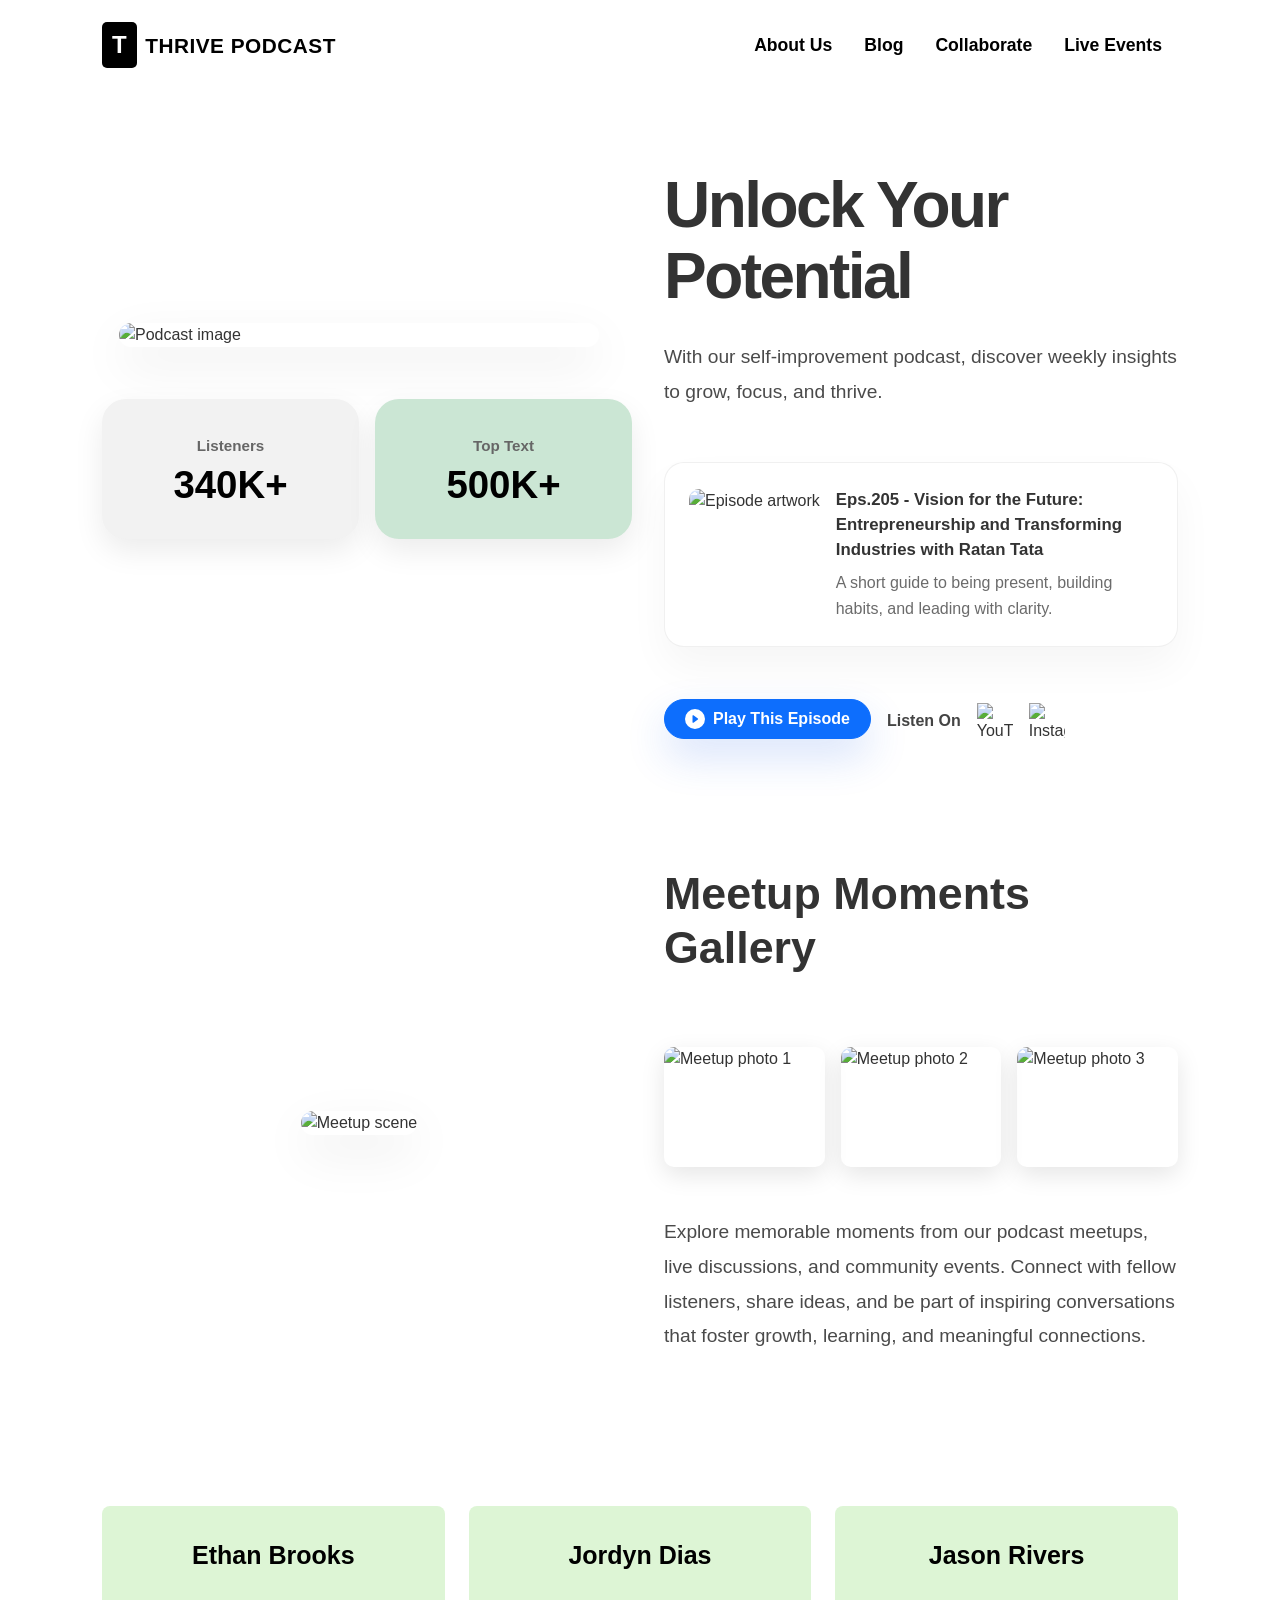
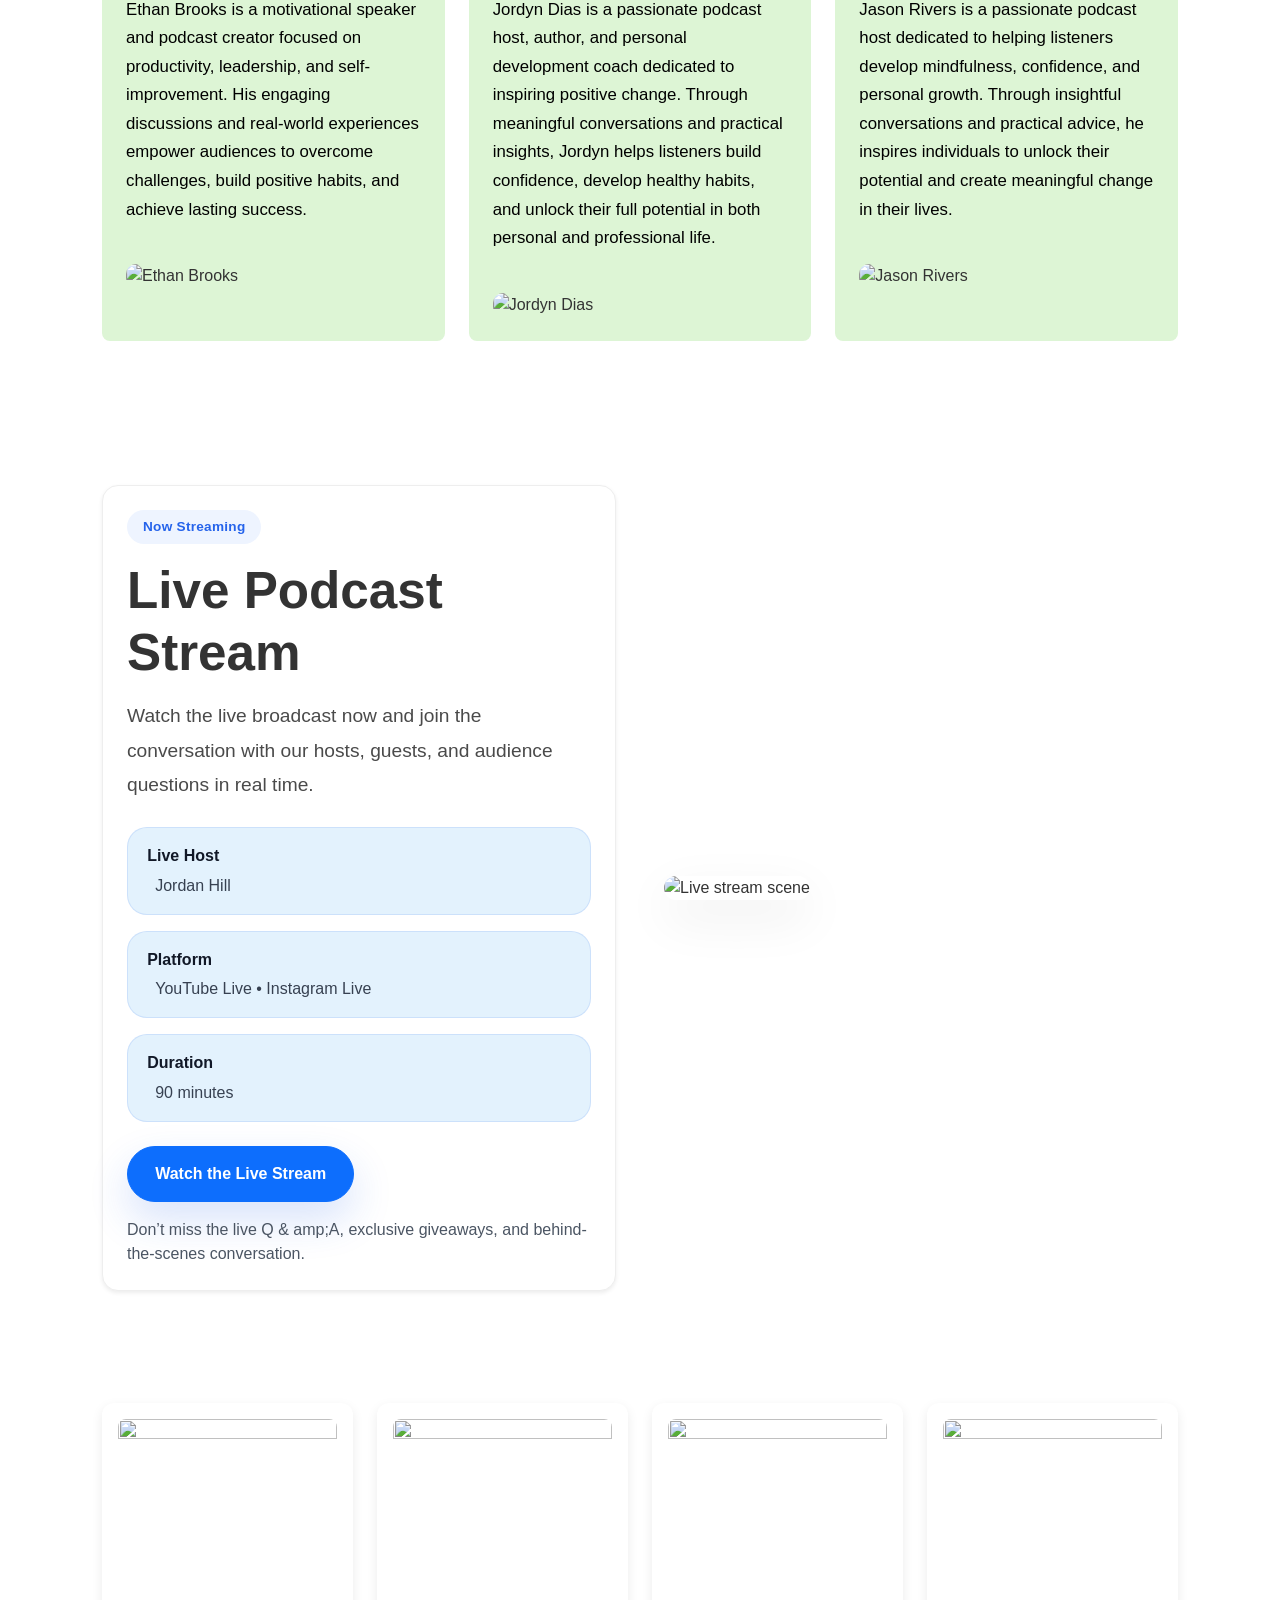
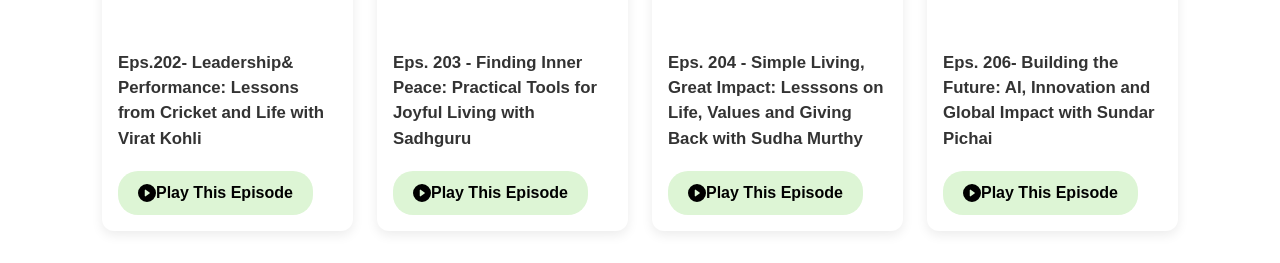
==== index.html @ 92c032d2 "podcast" ====
<!DOCTYPE html>
<html lang="en">
    <head>
        <meta charset="UTF-8">
        <meta name="viewport" content="width=device-width, initial-scale=1.0">
        <link href="https://cdn.jsdelivr.net/npm/bootstrap@5.3.7/dist/css/bootstrap.min.css" rel="stylesheet">
         <link rel="stylesheet" href="index.css">
         <title>Thrive Podcast Meetup</title>
    </head>
    <body>
        <div class="container">
        <nav class="navbar navbar-expand-lg navbar-light bg-white">
          <a class="navbar-brand" href="#">
            <span class="logoT">T</span>THRIVE PODCAST</a>
          <button class="navbar-toggler" type="button" data-bs-toggle="collapse" data-bs-target="#navbarNavAltMarkup" aria-controls="navbarNavAltMarkup" aria-expanded="false" aria-label="Toggle navigation">
          <span class="navbar-toggler-icon"></span>
          </button>
         <div class="collapse navbar-collapse" id="navbarNavAltMarkup">
            <div class="navbar-nav ms-auto">
              <a class="nav-link active" id="text" href="about.html">About Us</a>
              <a class="nav-link active" id="text" href="blog.html">Blog</a>
              <a class="nav-link active" id="text" href="collaborate.html">Collaborate</a>
              <a class="nav-link active" id="text" href="live.html">Live Events</a>
            </div>
         </div>
        </nav>
        <section class="hero-section">
          <div class="row gx-5 align-items-center">
            <div class="col-12 col-lg-6 hero-left">
              <img src="https://res.cloudinary.com/dxd5ujuu9/image/upload/v1780817117/b0e3b20d4aa109c4b8c4c3cccfe4da7a_fmif5y.jpg" class="img-fluid hero-main-image" alt="Podcast image" />
              <div class="d-flex flex-row gx-3 stats-row mt-4">
                <div class="col-6">
                  <div class="stat-card">
                    <p class="stat-label">Listeners</p>
                    <h2 class="stat-value color_43">340K+</h2>
                  </div>
                </div>
                <div class="col-6">
                  <div class="stat-card stat-card-alt">
                    <p class="stat-label">Top Text</p>
                    <h2 class="stat-value color_43">500K+</h2>
                  </div>
                </div>
              </div>
            </div>
            <div class="col-12 col-lg-6 hero-right">
              <h1 class="head mt-3">Unlock Your Potential</h1>
              <p class="para_0">With our self-improvement podcast, discover weekly insights to grow, focus, and thrive.</p>
              <div class="episode-card d-flex flex-row align-items-center gap-3">
                <img src="https://res.cloudinary.com/dxd5ujuu9/image/upload/v1780857539/file_000000006c9472088c2fbe5213dd8966_mnsp2r.png" class="tata" alt="Episode artwork" />
                <div class="episode-text">
                  <p class="para_1 mb-2 pl-2">Eps.205 - Vision for the Future: Entrepreneurship and Transforming Industries with Ratan Tata  </p>
                  <p class="episode-description">A short guide to being present, building habits, and leading with clarity.</p>
                </div>
              </div>
              <div class="action-row d-flex flex-row align-items-start align-items-sm-center gap-3 mt-4">
                <a href="https://youtu.be/9mySvo-EPT0?si=w5hqEVNKjuKH9mFP" target="_blank" class="btn btn-primary play-btn d-flex flex-row align-items-center ">
                  <svg xmlns="http://www.w3.org/2000/svg" width="20" height="20" fill="currentColor" class="bi bi-play-circle-fill" viewBox="0 0 16 16">
                    <path d="M16 8A8 8 0 1 1 0 8a8 8 0 0 1 16 0M6.79 5.093A.5.5 0 0 0 6 5.5v5a.5.5 0 0 0 .79.407l3.5-2.5a.5.5 0 0 0 0-.814z"/>
                  </svg>
                  Play This Episode
                </a>
                <div class="listen-on d-flex flex-row align-items-center gap-3 mt-1">
                  <span class="listen-label mb-0">Listen On</span>
                  <img src="https://cdn-icons-png.flaticon.com/512/1384/1384060.png" alt="YouTube" class="platform-icon" />
                  <img src="https://cdn-icons-png.flaticon.com/512/174/174855.png" alt="Instagram" class="platform-icon" />
                </div>
              </div>
            </div>
          </div>
        </section>

        <section class="meetup-section mt-5">
          <div class="row gx-5 align-items-center">
            <div class="col-12 col-lg-6 meetup-image-wrap mb-4 mb-lg-0">
              <img src="https://res.cloudinary.com/dxd5ujuu9/image/upload/v1780834464/cce3b07d7b7196de19de1e613dd2303b_tct1oe.jpg" class="meeting_image" alt="Meetup scene" />
            </div>
            <div class="col-12 col-lg-6 meetup-details">
              <h2 class="head_meet mb-4">Meetup Moments Gallery</h2>
              <div class="gallery-grid d-flex flex-row gap-3 mb-4">
                <img src="https://res.cloudinary.com/dxd5ujuu9/image/upload/v1780835831/1f11ec7ddfc9191a0d7bcb479bfccd4a_iql9tx.jpg" class="meet_1" alt="Meetup photo 1" />
                <img src="https://res.cloudinary.com/dxd5ujuu9/image/upload/v1780835831/e74ef64caa8519e347ba6d3fa01e14f3_yop7ke.jpg" class="meet_1" alt="Meetup photo 2" />
                <img src="https://res.cloudinary.com/dxd5ujuu9/image/upload/v1780835831/20635bf5b2720bf58280d61dbbb4e140_enium7.jpg" class="meet_1" alt="Meetup photo 3" />
              </div>
              <p class="para_0">Explore memorable moments from our podcast meetups, live discussions, and community events. Connect with fellow listeners, share ideas, and be part of inspiring conversations that foster growth, learning, and meaningful connections.</p>
            </div>
          </div>
        </section>
        <section class="team-section mt-5">
          <div class="row g-4">
            <div class="col-12 col-sm-6 col-lg-4">
              <div class="bg-color_all p-4 rounded-3 h-100">
                <h3 class="ethan mb-3">Ethan Brooks</h3>
                <p class="para_ethan mb-4">Ethan Brooks is a motivational speaker and podcast creator focused on productivity, leadership, and self-improvement. His engaging discussions and real-world experiences empower audiences to overcome challenges, build positive habits, and achieve lasting success.</p>
                <div>
                  <img src="https://res.cloudinary.com/dxd5ujuu9/image/upload/v1780839653/6a9fc316b717922e54c8d7232fd4c690_krkrlh.jpg" class="images" alt="Ethan Brooks"/>
                </div>
              </div>
            </div>
            <div class="col-12 col-sm-6 col-lg-4">
              <div class="bg-color_all p-4 rounded-3 h-100">
                <h3 class="ethan mb-3">Jordyn Dias</h3>
                <p class="para_ethan mb-4">Jordyn Dias is a passionate podcast host, author, and personal development coach dedicated to inspiring positive change. Through meaningful conversations and practical insights, Jordyn helps listeners build confidence, develop healthy habits, and unlock their full potential in both personal and professional life.</p>
                <div>
                  <img src="https://res.cloudinary.com/dxd5ujuu9/image/upload/v1780839654/fb675287be8c2a881bc507005bc644df_m4loq7.jpg" class="images" alt="Jordyn Dias"/>
                </div>
              </div>
            </div>
            <div class="col-12 col-sm-6 col-lg-4">
              <div class="bg-color_all p-4 rounded-3 h-100">
                <h3 class="ethan mb-3">Jason Rivers</h3>
                <p class="para_ethan mb-4">Jason Rivers is a passionate podcast host dedicated to helping listeners develop mindfulness, confidence, and personal growth. Through insightful conversations and practical advice, he inspires individuals to unlock their potential and create meaningful change in their lives.</p>
                <div>
                  <img src="https://res.cloudinary.com/dxd5ujuu9/image/upload/v1780839653/df484b2cb4c8947d11e2debed3e3a889_ltlvhf.jpg" class="images" alt="Jason Rivers"/>
                </div>
              </div>
            </div>
          </div>
        </section>
        <section class="live-section mt-5">
          <div class="row gx-5 align-items-center">
            <div class="col-12 col-lg-6">
              <div class="live-card p-4 rounded-4 shadow-sm">
                <p class="badge-text">Now Streaming</p>
                <h2 class="meetup-title">Live Podcast Stream</h2>
                <p class="para_0">Watch the live broadcast now and join the conversation with our hosts, guests, and audience questions in real time.</p>
                <div class="meetup-meta d-flex flex-column gap-3">
                  <div class="meta-card">
                    <strong>Live Host</strong>
                    <span>Jordan Hill</span>
                  </div>
                  <div class="meta-card">
                    <strong>Platform</strong>
                    <span>YouTube Live • Instagram Live</span>
                  </div>
                  <div class="meta-card">
                    <strong>Duration</strong>
                    <span>90 minutes</span>
                  </div>
                </div>
                <a href="#" class="btn btn-primary meetup-btn mt-4">Watch the Live Stream</a>
                <p class="live-note mt-3">Don’t miss the live Q & amp;A, exclusive giveaways, and behind-the-scenes conversation.</p>
              </div>
            </div>
            <div class="col-12 col-lg-6 mt-4 mt-lg-0">
              <img src="https://res.cloudinary.com/dxd5ujuu9/image/upload/v1780835831/defe2548eb963ae95c1eed516ff80648_wlk7q3.jpg" class="meeting_image" alt="Live stream scene" />
            </div>
          </div>
        </section>
        <section class="podcast-cards-section mt-5">
          <div class="row g-3 g-md-4">
            <div class="col-12 col-md-6 col-lg-3">
              <div class="bg-con">
                <img src="https://res.cloudinary.com/dxd5ujuu9/image/upload/v1780857539/file_0000000007d071fa92d0596f60b677c2_mj3hvs.png" class="playepi"/>
                <p class="para_1 mb-2">Eps.202- Leadership& Performance: Lessons from Cricket and Life with Virat Kohli</p>
                <a href="https://youtu.be/EgKYbDNRU1I?si=IvbPgmwGd91nNSTo" targer="_blank" rel="noopener"  class="button_style d-flex flex-row align-items-center ">
                    <svg xmlns="http://www.w3.org/2000/svg" width="18" height="18" fill="currentColor" class="bi bi-play-circle-fill" viewBox="0 0 16 16">
                      <path d="M16 8A8 8 0 1 1 0 8a8 8 0 0 1 16 0M6.79 5.093A.5.5 0 0 0 6 5.5v5a.5.5 0 0 0 .79.407l3.5-2.5a.5.5 0 0 0 0-.814z"/>
                    </svg>
                    Play This Episode
                  </a>
              </div>
            </div>
            <div class="col-12 col-md-6 col-lg-3">
              <div class="bg-con">
                <img src="https://res.cloudinary.com/dxd5ujuu9/image/upload/v1780857540/file_00000000424071faae734ff72fd67be8_y4cesf.png" class="playepi"/>
                <p class="para_1 mb-2">Eps. 203 - Finding Inner Peace: Practical Tools for Joyful Living with Sadhguru</p>
                <a href="https://youtu.be/UwGSgJytufY?si=JBQZWao5T1IjTCmH" target="_blank" class="button_style d-flex flex-row align-items-center ">
                    <svg xmlns="http://www.w3.org/2000/svg" width="18" height="18" fill="currentColor" class="bi bi-play-circle-fill" viewBox="0 0 16 16">
                      <path d="M16 8A8 8 0 1 1 0 8a8 8 0 0 1 16 0M6.79 5.093A.5.5 0 0 0 6 5.5v5a.5.5 0 0 0 .79.407l3.5-2.5a.5.5 0 0 0 0-.814z"/>
                    </svg>
                    Play This Episode
                  </a>
              </div>
            </div>
            <div class="col-12 col-md-6 col-lg-3">
              <div class="bg-con">
                <img src="https://res.cloudinary.com/dxd5ujuu9/image/upload/v1780857540/file_00000000997072088b3598b50b44c4ab_erjk4b.png" class="playepi"/>
                <p class="para_1 mb-2">Eps. 204 - Simple Living, Great Impact: Lesssons on Life, Values and Giving Back with Sudha Murthy</p>
                <a href="https://youtu.be/5Z3g-8Uxn30?si=37IwJaMQIktdNzu-" target="_blank" rel="noopener"class="button_style d-flex flex-row align-items-center ">
                    <svg xmlns="http://www.w3.org/2000/svg" width="18" height="18" fill="currentColor" class="bi bi-play-circle-fill" viewBox="0 0 16 16">
                      <path d="M16 8A8 8 0 1 1 0 8a8 8 0 0 1 16 0M6.79 5.093A.5.5 0 0 0 6 5.5v5a.5.5 0 0 0 .79.407l3.5-2.5a.5.5 0 0 0 0-.814z"/>
                    </svg>
                    Play This Episode
                  </a>
              </div>
            </div>
            <div class="col-12 col-md-6 col-lg-3">
              <div class="bg-con">
                <img src="https://res.cloudinary.com/dxd5ujuu9/image/upload/v1780900861/file_000000008b287208a7540fb7237a9318_wo3yc5.png" class="playepi"/>
                <p class="para_1 mb-2">Eps. 206- Building the Future: AI, Innovation and Global Impact with Sundar Pichai </p>
                <a href="https://youtu.be/LK1Hd_zjypc?si=R35VDYASge2GWICJ" target="_blank"class="button_style d-flex flex-row align-items-center ">
                    <svg xmlns="http://www.w3.org/2000/svg" width="18" height="18" fill="currentColor" class="bi bi-play-circle-fill" viewBox="0 0 16 16">
                      <path d="M16 8A8 8 0 1 1 0 8a8 8 0 0 1 16 0M6.79 5.093A.5.5 0 0 0 6 5.5v5a.5.5 0 0 0 .79.407l3.5-2.5a.5.5 0 0 0 0-.814z"/>
                    </svg>
                    Play This Episode
                  </a>
              </div>
            </div>
          </div>
        </section>
        </div>

    </body>
    <script src="https://cdn.jsdelivr.net/npm/bootstrap@5.3.7/dist/js/bootstrap.bundle.min.js"></script>
</html>
---- index.css ----
* {
  box-sizing: border-box;
}

body {
  font-family: 'Segoe UI', Tahoma, Geneva, Verdana, sans-serif;
  color: #333;
  margin: 0;
  padding: 0;
}

/* Navbar Styling */
.navbar {
  padding: 1rem 0;
}

.navbar-brand {
  font-size: clamp(1rem, 3vw, 1.3rem);
  font-weight: 700;
  letter-spacing: 0.5px;
}

.logoT {
  color: #ffffff;
  background-color: black;
  font-family: Arial, Helvetica, sans-serif;
  font-size: 24px;
  font-weight: bold;
  padding: 5px 10px;
  border-radius: 5px;
  text-align: center;
  display: inline-block;
  margin-right: 0.5rem;
}

.navbar-nav .nav-link {
  font-size: clamp(0.9rem, 2vw, 1.1rem);
  font-weight: 600;
  margin: 0.5rem 0.5rem;
}

/* Hero Section */
.hero-section {
  padding: 2rem 0 2rem;
}

.hero-left {
  display: flex;
  flex-direction: column;
  gap: 1.5rem;
  margin-bottom: 2rem;
}

.hero-main-image {
  width: 100%;
  max-width: 480px;
  height: auto;
  border-radius: 24px;
  object-fit: cover;
  box-shadow: 0 18px 50px rgba(0, 0, 0, 0.08);
  margin: 0 auto;
}

.hero-right {
  display: flex;
  flex-direction: column;
  justify-content: center;
  gap: 1.5rem;
}

.head {
  font-size: clamp(2rem, 5vw, 4.8rem);
  font-weight: 800;
  line-height: 1.1;
  letter-spacing: -0.04em;
  margin: 0;
}

.para_0 {
  font-size: clamp(1rem, 2vw, 1.2rem);
  font-weight: 500;
  color: #4a4a4a;
  line-height: 1.8;
  margin: 0 0 1.5rem;
}

.episode-card {
  display: flex;
  align-items: center;
  gap: 1rem;
  padding: 1rem;
  border-radius: 20px;
  background: #ffffff;
  border: 1px solid rgba(0, 0, 0, 0.06);
  box-shadow: 0 20px 40px rgba(0, 0, 0, 0.04);
}

.episode-image {
  width: 100px;
  height: 100px;
  border-radius: 16px;
  object-fit: cover;
  flex-shrink: 0;
}

/* Episode artwork: mobile-first small, larger on desktops */
.tata {
  width: 56px;
  height: auto;
  border-radius: 12px;
  object-fit: cover;
  flex-shrink: 0;
}

@media (min-width: 992px) {
  .tata {
    width: 140px;
  }
}

.episode-text {
  min-width: 0;
  flex: 1;
}

.para_1 {
  font-size: clamp(0.95rem, 2vw, 1.05rem);
  font-weight: 700;
  margin: 0 0 0.5rem;
}

.episode-description {
  margin: 0;
  color: #6b6b6b;
  font-size: clamp(0.9rem, 1.5vw, 1rem);
  line-height: 1.6;
}

.action-row {
  display: flex;
  flex-direction: column;
  gap: 1rem;
  margin-top: 1.5rem;
}

.play-btn {
  border-radius: 999px;
  padding: 0.75rem 1.25rem;
  font-weight: 700;
  font-size: clamp(0.9rem, 2vw, 1rem);
  box-shadow: 0 18px 40px rgba(37, 99, 235, 0.18);
  width: 80px;
  display: flex;
  height:40px;
  align-items: center;
  gap: 0.5rem;
}
.tata{
  /* keep default sizing from earlier rules; avoid forcing a fixed height */
  height: 130px;
  width: auto;
  border-radius: 10px;
}
.button_style{
  background-color:#ddf5d5;
  border-width:0px;
  color:black;
  border-radius:20px;
  padding:10px 20px;
  font-weight:bold;
  width: fit-content;
  text-decoration: none;
}

.bg-con{
  background-color:#ffffff;
  display: flex;
  flex-direction: column;
  gap: 0.75rem;
  padding: 1rem;
  border-radius: 12px;
  box-shadow: 0 4px 12px rgba(0, 0, 0, 0.08);
  height: 100%;
}

.playepi{
  width: 100%;
  aspect-ratio: 1 / 1;
  object-fit: cover;
  border-radius: 8px;
}

.podcast-cards-section {
  padding: 2rem 0;
}

@media (max-width: 768px) {
  .podcast-cards-section {
    padding: 1.5rem 0;
  }
  
  .bg-con {
    padding: 0.75rem;
    gap: 0.5rem;
  }
  
  .button_style {
    padding: 8px 16px;
    font-size: 0.85rem;
  }
}

@media (max-width: 576px) {
  .bg-con {
    padding: 0.75rem;
  }
  
  .button_style {
    padding: 8px 16px;
    font-size: 0.8rem;
  }
}
.listen-on {
  display: flex;
  align-items: center;
  gap: 1rem;
  flex-wrap: wrap;
}

.listen-label {
  font-size: clamp(0.9rem, 2vw, 1rem);
  font-weight: 700;
  color: #444;
}

.platform-icon {
  width: 36px;
  height: 36px;
  object-fit: contain;
}

.stat-card {
  background: #ffffff;
  padding: 1.5rem 1rem;
  border-radius: 16px;
  box-shadow: 0 12px 30px rgba(0, 0, 0, 0.08);
  text-align: center;
}

.stat-card-alt {
  background: #f5f5f5;
}

.stat-label {
  font-size: 0.9rem;
  color: #888;
  margin: 0 0 0.5rem;
}

.stat-value {
  font-size: clamp(1.5rem, 3vw, 2rem);
  font-weight: 800;
  margin: 0;
  color: #2563eb;
}

.stats-row {
  display: grid;
  grid-template-columns: 1fr 1fr;
  gap: 1rem;
}

/* Meetup Section */
.meetup-section {
  padding: 2rem 0;
}

.meetup-image-wrap {
  text-align: center;
  margin-bottom: 2rem;
}

.meeting_image {
  width: 100%;
  height: auto;
  border-radius: 20px;
  object-fit: cover;
  box-shadow: 0 18px 50px rgba(0, 0, 0, 0.08);
}

.meetup-details {
  display: flex;
  flex-direction: column;
  gap: 1.5rem;
}

.head_meet {
  font-size: clamp(1.8rem, 4vw, 2.8rem);
  font-weight: 700;
  text-align: center;
  text-align: sm-start;
  margin: 0;
}

.gallery-grid {
  display: flex;
  flex-wrap: nowrap;
  justify-content: center;
  gap: 1rem;
  margin: 1.5rem 0;
  align-items: center;
}

.meet_1 {
  flex: 1;
  min-width: 0;
  aspect-ratio: 4 / 3;
  border-radius: 10px;
  object-fit: cover;
  box-shadow: 0 8px 24px rgba(0, 0, 0, 0.1);
}

/* Team Section */
.team-section {
  padding: 2rem 0;
}

.bg-color_all {
  background-color: #ddf5d5;
  border-radius: 15px;
  display: flex;
  flex-direction: column;
  transition: transform 0.3s ease, box-shadow 0.3s ease;
}

.bg-color_all:hover {
  transform: translateY(-8px);
  box-shadow: 0 20px 40px rgba(0, 0, 0, 0.1);
}

.ethan {
  font-size: clamp(1.3rem, 3vw, 1.8rem);
  font-weight: 700;
  color: #000;
  margin: 0;
}

.para_ethan {
  color: #000;
  font-size: clamp(0.9rem, 1.5vw, 1.05rem);
  line-height: 1.7;
  margin: 0;
}

.images {
  width: 100%;
  height: auto;
  border-radius: 10px;
  object-fit: cover;
  margin-top: 1rem;
}

/* Live Section */
.live-section {
  padding: 2rem 0;
  margin-bottom: 2rem;
}

.badge-text {
  display: inline-block;
  background: #eef4ff;
  color: #2563eb;
  border-radius: 999px;
  padding: 0.45rem 1rem;
  font-weight: 700;
  letter-spacing: 0.02em;
  font-size: 0.85rem;
  margin-bottom: 1rem;
}

.meetup-title {
  font-size: clamp(1.8rem, 4vw, 3.5rem);
  font-weight: 800;
  margin: 0 0 1rem;
}

.live-card {
  background: #f9f9f9;
  border: 1px solid #eee;
}

.meta-card {
  display: flex;
  justify-content: space-between;
  padding: 1rem;
  background: #fff;
  border-radius: 10px;
  font-size: clamp(0.9rem, 1.5vw, 1rem);
}

.meta-card strong {
  color: #333;
  font-weight: 700;
}

.meta-card span {
  color: #666;
  margin-left: 0.5rem;
}

.meetup-btn {
  border-radius: 999px;
  padding: 0.85rem 1.5rem;
  font-weight: 700;
  font-size: clamp(0.9rem, 1.5vw, 1rem);
  box-shadow: 0 18px 40px rgba(37, 99, 235, 0.18);
}

.live-note {
  font-size: clamp(0.85rem, 1.5vw, 0.95rem);
  color: #666;
}

/* Mobile Responsive - Extra Small Devices (up to 576px) */
@media (max-width: 575.98px) {
  .container {
    padding: 0 1rem;
  }

  .navbar {
    padding: 0.75rem 0;
  }

  .hero-section {
    padding: 1rem 0;
  }

  .hero-left,
  .hero-right {
    gap: 1rem;
  }

  .episode-card {
    flex-direction: column;
    text-align: left;
    padding: 0.75rem;
  }

  .episode-image,
  .tata {
    width: 80px;
    height: 80px;
    object-fit: cover;
    margin: 0 0 0.5rem 0;
  }

  .action-row {
    flex-direction: column;
    align-items: stretch;
  }

  .play-btn {
    width: 100%;
    justify-content: center;
  }

  .listen-on {
    justify-content: center;
  }

  .meet_1 {
    flex: 1;
    min-width: 0;
    aspect-ratio: 4 / 3;
  }

  .stats-row {
    margin-top: 1rem;
  }

  .meetup-section {
    padding: 1.5rem 0;
  }

  .head_meet {
    text-align: center;
  }

  .gallery-grid {
    justify-content: center;
  }

  .team-section {
    padding: 1.5rem 0;
  }

  .bg-color_all {
    margin: 0 0 1rem;
    padding: 1.5rem !important;
  }

  .live-section {
    padding: 1.5rem 0;
  }

  .meta-card {
    flex-direction: column;
    gap: 0.5rem;
  }
}

/* Tablet Devices (576px to 991px) */
@media (min-width: 576px) and (max-width: 991.98px) {
  .container {
    padding: 0 1.5rem;
  }

  .hero-section {
    padding: 2rem 0;
  }

  .episode-card {
    padding: 1.25rem;
  }

  .episode-image {
    width: 100px;
    height: 100px;
  }

  .meet_1 {
    flex: 1;
    min-width: 0;
    aspect-ratio: 4 / 3;
  }

  .meetup-section {
    padding: 2rem 0;
  }

  .gallery-grid {
    gap: 1rem;
  }

  .bg-color_all {
    margin: 0;
  }

  .head_meet {
    text-align: left;
  }
}

/* Desktop/Laptop (992px and above) */
@media (min-width: 992px) {
  .container {
    padding: 0 2rem;
  }

  .hero-section {
    padding: 4rem 0 2rem;
  }

  .hero-left {
    gap: 1.8rem;
  }

  .hero-right {
    gap: 1.8rem;
  }

  .action-row {
    flex-direction: row;
    align-items: center;
  }

  .play-btn {
    width: auto;
  }

  .episode-card {
    padding: 1.5rem;
  }

  .meetup-section {
    padding: 3rem 0 2rem;
  }

  .meet_1 {
    flex: 1;
    min-width: 0;
    aspect-ratio: 4 / 3;
  }

  .gallery-grid {
    justify-content: flex-start;
  }

  .head_meet {
    text-align: left;
  }

  .team-section {
    padding: 3rem 0;
  }

  .bg-color_all {
    margin: 0;
  }

  .live-section {
    padding: 3rem 0;
  }
}

/* Touch-Friendly Button Sizes for Mobile */
@media (hover: none) and (pointer: coarse) {
  .play-btn,
  .meetup-btn {
    padding: 1rem 1.5rem;
    min-height: 48px;
  }
}

/* Print Stylesheet */
@media print {
  .navbar,
  .play-btn,
  .meetup-btn,
  .listen-on {
    display: none;
  }
}

.ethan{
  color:black;
  text-align:center;
  font-size:25px;
  font-weight: bold;
  padding:10px;
}
.images{
  height:200px;
  width:100%;
  border-radius:10px;
}
.meta-card {
  display: flex;
  flex-direction: column;
  gap: 0.35rem;
  padding: 1rem 1.2rem;
  border-radius: 20px;
  background: #e3f2fd;
  border: 1px solid rgba(37, 99, 235, 0.12);
}
.meta-card strong {
  color: #111827;
}
.meta-card span {
  color: #374151;
}
.meetup-btn {
  width: fit-content;
  border-radius: 999px;
  padding: 0.95rem 1.7rem;
}
.meetup-gallery {
  border-top: 1px solid #e5e7eb;
  padding-top: 2rem;
}
.gallery-title {
  margin: 0;
  font-size: 1.75rem;
  font-weight: 700;
}
.gallery-nav .icon-btn {
  border: 1px solid #d1d5db;
  background: #fff;
  color: #111827;
  width: 42px;
  height: 42px;
  border-radius: 50%;
  display: inline-flex;
  align-items: center;
  justify-content: center;
}
.gallery-row {
  gap: 1rem;
}
.meeting_image {
  width: 100%;
  max-width: 560px;
  height: auto;
  border-radius: 24px;
}
.meet {
  height: 140px;
  width: 140px;
  border-radius: 18px;
  margin: 0;
  object-fit: cover;
}

.live-section {
  padding-bottom: 2rem;
}

.live-card {
  background: #ffffff;
  border-radius: 24px;
  box-shadow: 0 24px 60px rgba(15, 23, 42, 0.08);
}

.live-note {
  margin: 0;
  color: #4b5563;
  font-size: 1rem;
  max-width: 520px;
}

.stat-card {
  background-color: #f2f2f2;
  border-radius: 24px;
  padding: 1.5rem 1.4rem;
  min-height: 140px;
 
  display: flex;
  flex-direction: column;
  justify-content: center;
}
.stat-card-alt {
  background-color: #cbe6d4;
}
.stat-label {
  margin: 0 0 0.5rem;
  font-size: 0.95rem;
  font-weight: 600;
  color: #666;
}
.stat-value {
  margin: 0;
  font-size: 2.4rem;
  line-height: 1;
  font-weight: 800;
}
.bg-color,
.bg-color_1,
.head_340,
.para_340,
.you_image,
.custom {
  display: none;
}
@media (max-width: 1200px) {
  .hero-section {
    padding-top: 3rem;
  }
  .hero-main-image {
    max-height: 620px;
  }
  .stat-card {
    min-height: 130px;
  }
}
@media (max-width: 992px) {
  .hero-section {
    padding-top: 2.5rem;
  }
  .hero-right {
    gap: 1.5rem;
  }
  .episode-card {
    flex-wrap: wrap;
  }
  .episode-image {
    width: 100%;
    max-width: 220px;
  }
  .action-row {
    width: 100%;
    justify-content: flex-start;
  }
  .play-btn {
    width: 100%;
    justify-content: center;
  }
  .meeting_image {
    max-width: 100%;
  }
}
@media (max-width: 768px) {
  .gallery-grid {
    justify-content: center;
  }
  .meet_1 {
    flex: 1;
    min-width: 0;
    aspect-ratio: 4 / 3;
  }
  .hero-section {
    padding-top: 2rem;
  }
  .hero-left,
  .hero-right {
    gap: 1.3rem;
  }
  .episode-card {
    flex-direction: column;
    align-items: stretch;
  }
  .hero-main-image {
    border-radius: 20px;
  }
  .listen-on {
    justify-content: flex-start;
  }
}
@media (max-width: 576px) {
  .hero-section {
    padding-top: 1.5rem;
  }
  .hero-left,
  .hero-right {
    gap: 1rem;
  }
  .head {
    font-size: 2.3rem;
  }
  .head_meet {
    font-size: 2rem;
  }
  .para_0 {
    font-size: 1rem;
    max-width: 100%;
  }
  .episode-card {
    padding: 1rem;
    gap: 0.9rem;
    flex-direction: column;
    align-items: stretch;
  }
  .episode-image {
    width: 100%;
    max-width: 100%;
    height: auto;
  }
  .listen-on {
    justify-content: flex-start;
    width: 100%;
  }
  .play-btn {
    width: 100%;
    justify-content: center;
  }
  .stat-card {
    padding: 1.2rem 1rem;
    min-height: auto;
  }
  .stats-row {
    display: grid;
    grid-template-columns: 1fr;
    gap: 1rem;
  }
  .navbar-brand {
    font-size: 1.1rem;
  }
  .navbar-nav .nav-link {
    font-size: 0.95rem;
  }
  .platform-icon {
    width: 30px;
    height: 30px;
  }
  .meet_1 {
    width: 100%;
  }
}
@media (min-width: 1400px) {
  .hero-section {
    padding: 5rem 0 3rem;
  }
  .hero-main-image {
    max-height: 620px;
  }
  .meeting_image {
    max-width: 520px;
  }
  .head {
    font-size: clamp(3.2rem, 4vw, 5.2rem);
  }
  .stat-card {
    padding: 1.75rem 1.6rem;
    min-height: 160px;
  }
}
.color_43{
  color:black;
}

.page-image {
  width: 100%;
  max-width: 900px;
  height: auto;
  object-fit: cover;
  box-shadow: 0 18px 40px rgba(0, 0, 0, 0.1);
}

@media (min-width: 1400px) {
  .page-image {
    max-width: 760px;
  }
}

/* New page styling for about/blog/collaborate/live pages */
.container.py-5 {
  padding-top: 4rem;
  padding-bottom: 4rem;
}

.container.py-5 h1 {
  font-size: clamp(2.5rem, 4vw, 3.4rem);
  font-weight: 800;
  color: #111827;
  margin-bottom: 1rem;
}

.container.py-5 p.lead {
  font-size: clamp(1rem, 1.5vw, 1.15rem);
  color: #4b5563;
  max-width: 760px;
  margin-bottom: 1.5rem;
}

.container.py-5 ul {
  margin: 1rem 0 1.5rem 1.3rem;
  padding-left: 0;
  color: #4b5563;
}

.container.py-5 ul li {
  margin-bottom: 0.75rem;
  line-height: 1.8;
}

.container.py-5 a.btn {
  min-width: 170px;
}

.container.py-5 a.btn.btn-primary {
  background-color: #2563eb;
  border-color: #2563eb;
}

.container.py-5 a.btn.btn-primary:hover {
  background-color: #1d4ed8;
  border-color: #1d4ed8;
}
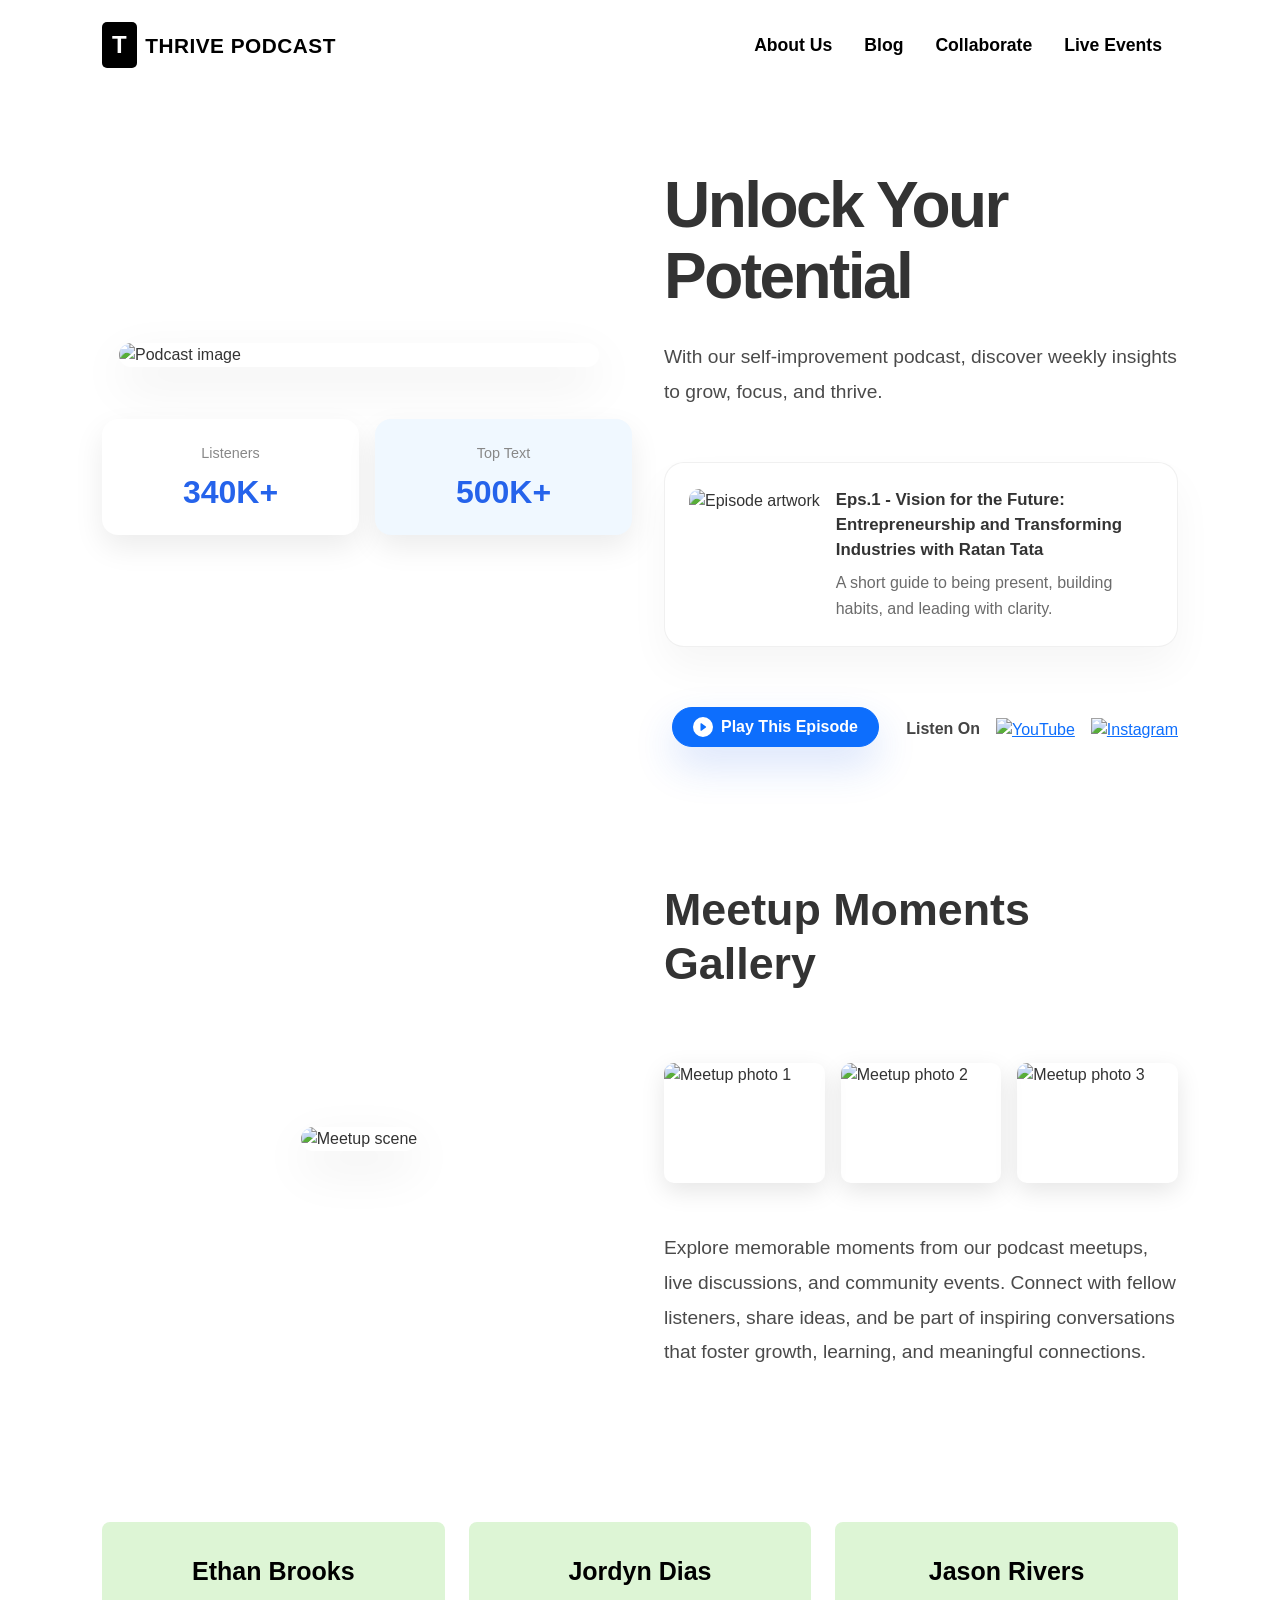
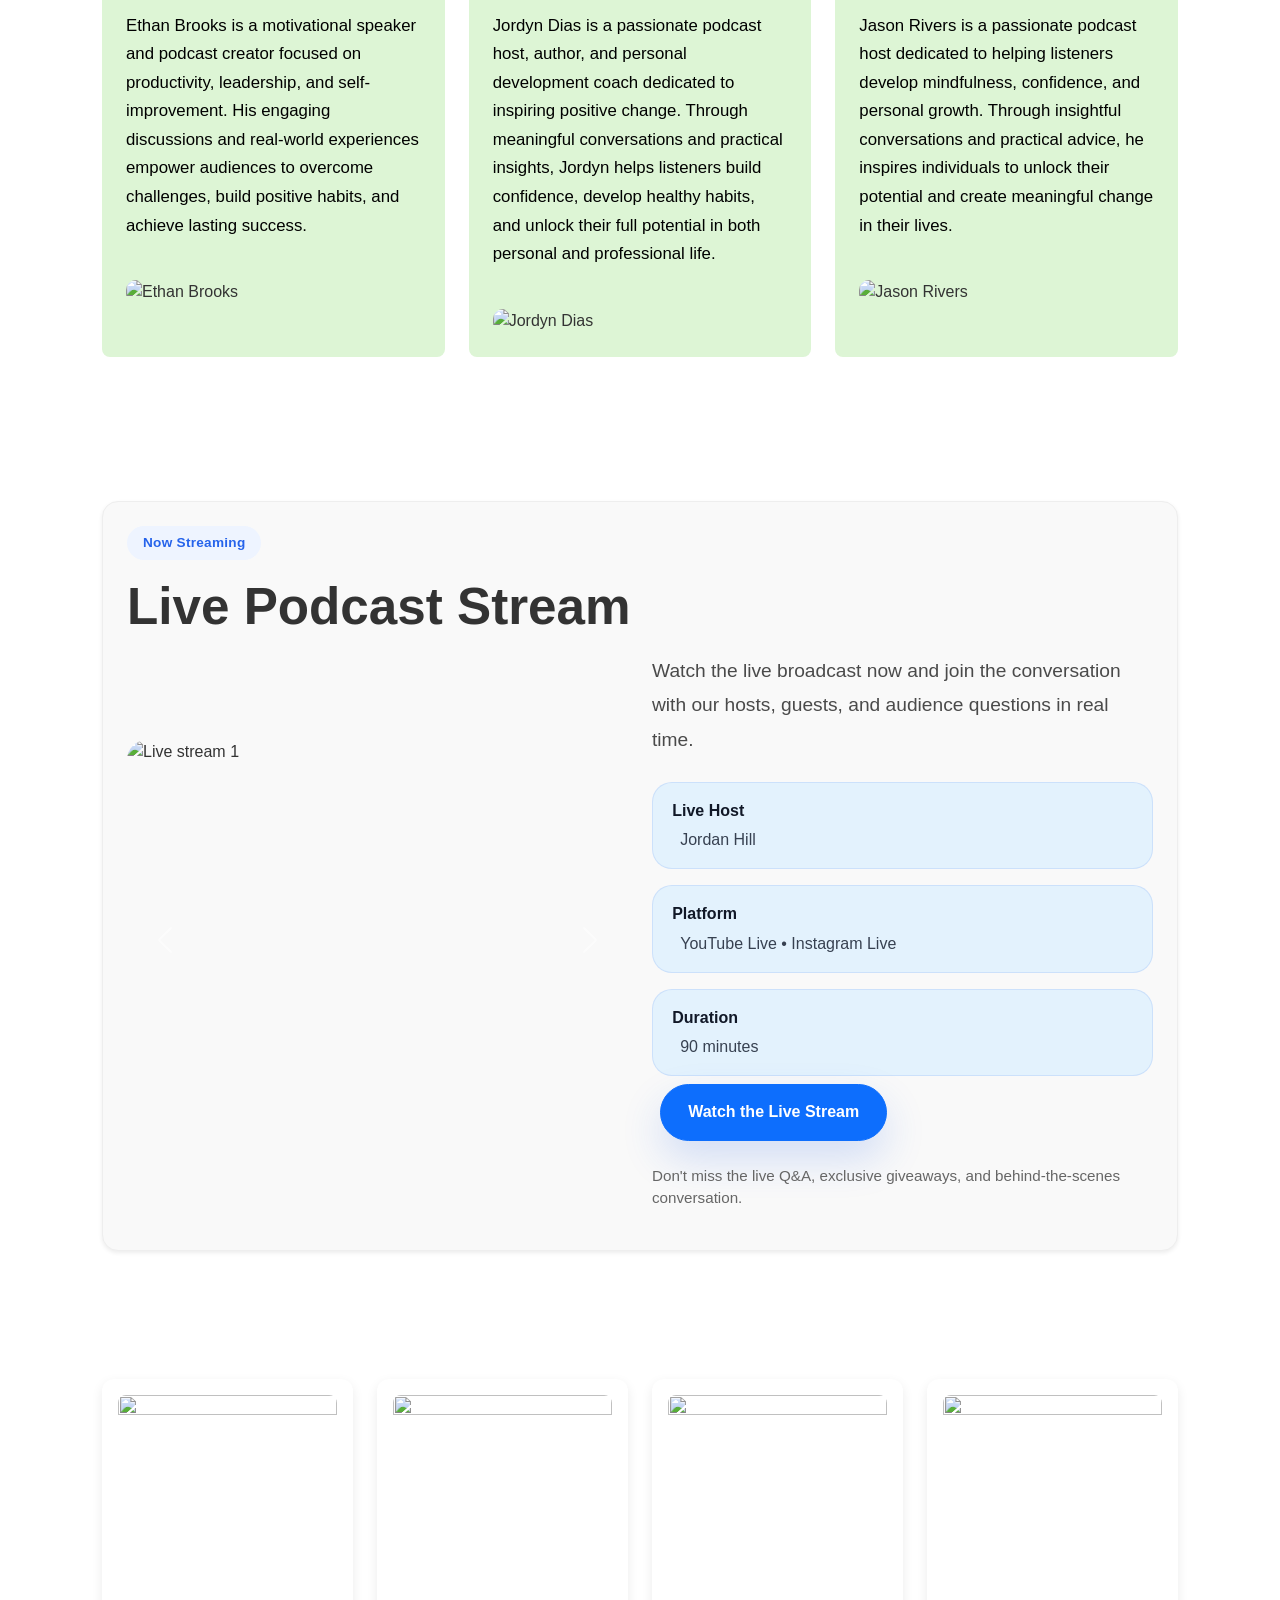
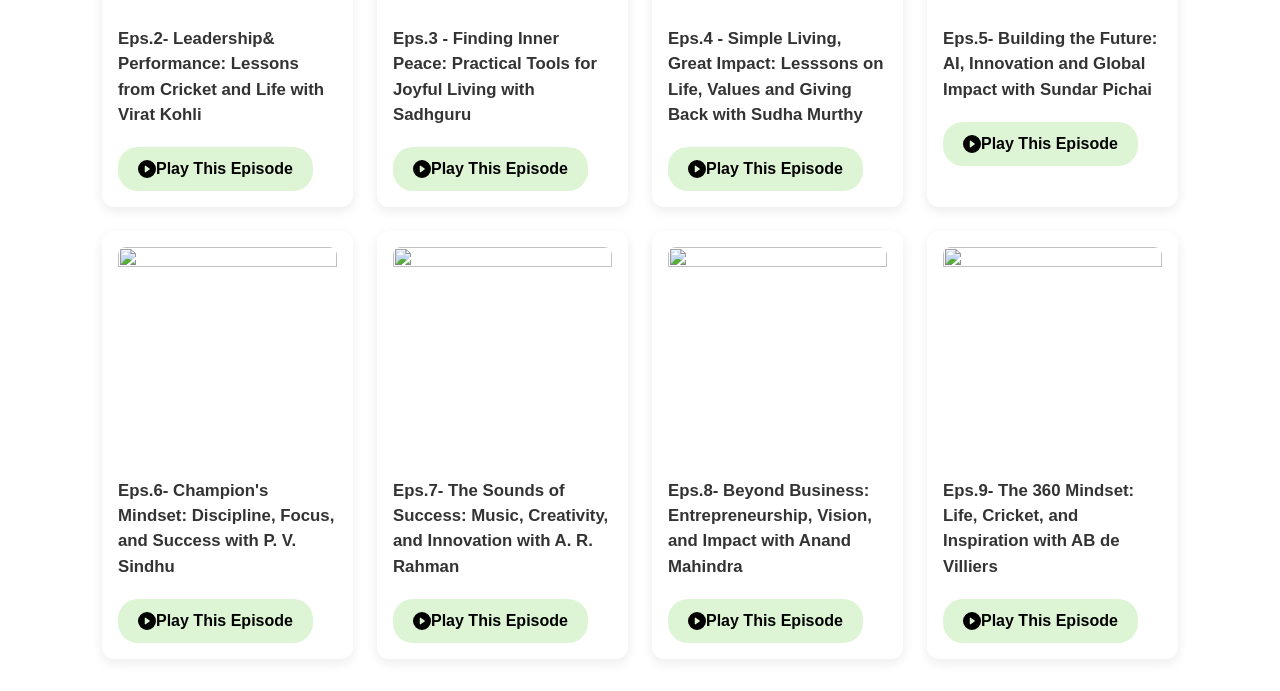
==== commit db095700: "Updated podcast website" ====
--- a/index.html
+++ b/index.html
@@ -36,7 +36,7 @@
                   </div>
                 </div>
                 <div class="col-6">
-                  <div class="stat-card stat-card-alt">
+                  <div class="stat-card stat-card-alt" id="cards-2">
                     <p class="stat-label">Top Text</p>
                     <h2 class="stat-value color_43">500K+</h2>
                   </div>
@@ -49,7 +49,7 @@
               <div class="episode-card d-flex flex-row align-items-center gap-3">
                 <img src="https://res.cloudinary.com/dxd5ujuu9/image/upload/v1780857539/file_000000006c9472088c2fbe5213dd8966_mnsp2r.png" class="tata" alt="Episode artwork" />
                 <div class="episode-text">
-                  <p class="para_1 mb-2 pl-2">Eps.205 - Vision for the Future: Entrepreneurship and Transforming Industries with Ratan Tata  </p>
+                  <p class="para_1 mb-2 pl-2">Eps.1 - Vision for the Future: Entrepreneurship and Transforming Industries with Ratan Tata  </p>
                   <p class="episode-description">A short guide to being present, building habits, and leading with clarity.</p>
                 </div>
               </div>
@@ -62,8 +62,12 @@
                 </a>
                 <div class="listen-on d-flex flex-row align-items-center gap-3 mt-1">
                   <span class="listen-label mb-0">Listen On</span>
-                  <img src="https://cdn-icons-png.flaticon.com/512/1384/1384060.png" alt="YouTube" class="platform-icon" />
-                  <img src="https://cdn-icons-png.flaticon.com/512/174/174855.png" alt="Instagram" class="platform-icon" />
+                  <a href="https://youtu.be/FRTpI2Gu1KA?si=_q0l97IhGHBOsYQh" target="_blank" rel="noopener noreferrer">
+                    <img src="https://cdn-icons-png.flaticon.com/512/1384/1384060.png" alt="YouTube" class="platform-icon" />
+                  </a>
+                  <a href="https://www.instagram.com/" target="_blank" rel="noopener noreferrer">
+                    <img src="https://cdn-icons-png.flaticon.com/512/174/174855.png" alt="Instagram" class="platform-icon" />
+                  </a>
                 </div>
               </div>
             </div>
@@ -118,32 +122,59 @@
           </div>
         </section>
         <section class="live-section mt-5">
-          <div class="row gx-5 align-items-center">
-            <div class="col-12 col-lg-6">
+          <div class="row gx-5 align-items-stretch">
+            <div class="col-12 col-lg-12">
               <div class="live-card p-4 rounded-4 shadow-sm">
                 <p class="badge-text">Now Streaming</p>
                 <h2 class="meetup-title">Live Podcast Stream</h2>
-                <p class="para_0">Watch the live broadcast now and join the conversation with our hosts, guests, and audience questions in real time.</p>
-                <div class="meetup-meta d-flex flex-column gap-3">
-                  <div class="meta-card">
-                    <strong>Live Host</strong>
-                    <span>Jordan Hill</span>
-                  </div>
-                  <div class="meta-card">
-                    <strong>Platform</strong>
-                    <span>YouTube Live • Instagram Live</span>
-                  </div>
-                  <div class="meta-card">
-                    <strong>Duration</strong>
-                    <span>90 minutes</span>
-                  </div>
-                </div>
-                <a href="#" class="btn btn-primary meetup-btn mt-4">Watch the Live Stream</a>
-                <p class="live-note mt-3">Don’t miss the live Q & amp;A, exclusive giveaways, and behind-the-scenes conversation.</p>
-              </div>
-            </div>
-            <div class="col-12 col-lg-6 mt-4 mt-lg-0">
-              <img src="https://res.cloudinary.com/dxd5ujuu9/image/upload/v1780835831/defe2548eb963ae95c1eed516ff80648_wlk7q3.jpg" class="meeting_image" alt="Live stream scene" />
+                <div class="row gx-4 align-items-center">
+                  <div class="col-12 col-lg-6">
+                    <div id="carouselExampleControls" class="carousel slide" data-bs-ride="carousel">
+                      <div class="carousel-inner">
+                        <div class="carousel-item active">
+                          <img src="https://res.cloudinary.com/dxd5ujuu9/image/upload/v1780919064/63bff930371cf0dbce00480a424ff664_ezdqjx.jpg" class="d-block w-100 carousel-img" alt="Live stream 1">
+                        </div>
+                        <div class="carousel-item">
+                          <img src="https://res.cloudinary.com/dxd5ujuu9/image/upload/v1780919063/840e7b00cd42b14ff708ea0c4af8fc9c_g7o1e1.jpg" class="d-block w-100 carousel-img" alt="Live stream 2">
+                        </div>
+                        <div class="carousel-item">
+                          <img src="https://res.cloudinary.com/dxd5ujuu9/image/upload/v1780938084/701d0b5d1f5386e92aa7c4f3d48576cb_rz95lj.jpg" class="d-block w-100 carousel-img" alt="Live stream 3">
+                        </div>
+                        <div class="carousel-item">
+                          <img src="https://res.cloudinary.com/dxd5ujuu9/image/upload/v1780919063/fbce7ed11736a2f0d6f1ef5e39ed2a27_owiqji.jpg" class="d-block w-100 carousel-img" alt="Live stream 3">
+                        </div>
+                      </div>
+                      <button class="carousel-control-prev" type="button" data-bs-target="#carouselExampleControls" data-bs-slide="prev">
+                        <span class="carousel-control-prev-icon" aria-hidden="true"></span>
+                        <span class="visually-hidden">Previous</span>
+                      </button>
+                      <button class="carousel-control-next" type="button" data-bs-target="#carouselExampleControls" data-bs-slide="next">
+                        <span class="carousel-control-next-icon" aria-hidden="true"></span>
+                        <span class="visually-hidden">Next</span>
+                      </button>
+                    </div>
+                  </div>
+                  <div class="col-12 col-lg-6">
+                    <p class="para_0">Watch the live broadcast now and join the conversation with our hosts, guests, and audience questions in real time.</p>
+                    <div class="meetup-meta d-flex flex-column gap-3">
+                      <div class="meta-card">
+                        <strong>Live Host</strong>
+                        <span>Jordan Hill</span>
+                      </div>
+                      <div class="meta-card">
+                        <strong>Platform</strong>
+                        <span>YouTube Live • Instagram Live</span>
+                      </div>
+                      <div class="meta-card">
+                        <strong>Duration</strong>
+                        <span>90 minutes</span>
+                      </div>
+                    </div>
+                    <a href="#" class="btn btn-primary meetup-btn mt-4">Watch the Live Stream</a>
+                    <p class="live-note mt-3">Don't miss the live Q&A, exclusive giveaways, and behind-the-scenes conversation.</p>
+                  </div>
+                </div>
+              </div>
             </div>
           </div>
         </section>
@@ -152,8 +183,8 @@
             <div class="col-12 col-md-6 col-lg-3">
               <div class="bg-con">
                 <img src="https://res.cloudinary.com/dxd5ujuu9/image/upload/v1780857539/file_0000000007d071fa92d0596f60b677c2_mj3hvs.png" class="playepi"/>
-                <p class="para_1 mb-2">Eps.202- Leadership& Performance: Lessons from Cricket and Life with Virat Kohli</p>
-                <a href="https://youtu.be/EgKYbDNRU1I?si=IvbPgmwGd91nNSTo" targer="_blank" rel="noopener"  class="button_style d-flex flex-row align-items-center ">
+                <p class="para_1 mb-2">Eps.2- Leadership& Performance: Lessons from Cricket and Life with Virat Kohli</p>
+                <a href="https://youtu.be/EgKYbDNRU1I?si=IvbPgmwGd91nNSTo" target="_blank"  class="button_style d-flex flex-row align-items-center ">
                     <svg xmlns="http://www.w3.org/2000/svg" width="18" height="18" fill="currentColor" class="bi bi-play-circle-fill" viewBox="0 0 16 16">
                       <path d="M16 8A8 8 0 1 1 0 8a8 8 0 0 1 16 0M6.79 5.093A.5.5 0 0 0 6 5.5v5a.5.5 0 0 0 .79.407l3.5-2.5a.5.5 0 0 0 0-.814z"/>
                     </svg>
@@ -164,7 +195,7 @@
             <div class="col-12 col-md-6 col-lg-3">
               <div class="bg-con">
                 <img src="https://res.cloudinary.com/dxd5ujuu9/image/upload/v1780857540/file_00000000424071faae734ff72fd67be8_y4cesf.png" class="playepi"/>
-                <p class="para_1 mb-2">Eps. 203 - Finding Inner Peace: Practical Tools for Joyful Living with Sadhguru</p>
+                <p class="para_1 mb-2">Eps.3 - Finding Inner Peace: Practical Tools for Joyful Living with Sadhguru</p>
                 <a href="https://youtu.be/UwGSgJytufY?si=JBQZWao5T1IjTCmH" target="_blank" class="button_style d-flex flex-row align-items-center ">
                     <svg xmlns="http://www.w3.org/2000/svg" width="18" height="18" fill="currentColor" class="bi bi-play-circle-fill" viewBox="0 0 16 16">
                       <path d="M16 8A8 8 0 1 1 0 8a8 8 0 0 1 16 0M6.79 5.093A.5.5 0 0 0 6 5.5v5a.5.5 0 0 0 .79.407l3.5-2.5a.5.5 0 0 0 0-.814z"/>
@@ -176,7 +207,7 @@
             <div class="col-12 col-md-6 col-lg-3">
               <div class="bg-con">
                 <img src="https://res.cloudinary.com/dxd5ujuu9/image/upload/v1780857540/file_00000000997072088b3598b50b44c4ab_erjk4b.png" class="playepi"/>
-                <p class="para_1 mb-2">Eps. 204 - Simple Living, Great Impact: Lesssons on Life, Values and Giving Back with Sudha Murthy</p>
+                <p class="para_1 mb-2">Eps.4 - Simple Living, Great Impact: Lesssons on Life, Values and Giving Back with Sudha Murthy</p>
                 <a href="https://youtu.be/5Z3g-8Uxn30?si=37IwJaMQIktdNzu-" target="_blank" rel="noopener"class="button_style d-flex flex-row align-items-center ">
                     <svg xmlns="http://www.w3.org/2000/svg" width="18" height="18" fill="currentColor" class="bi bi-play-circle-fill" viewBox="0 0 16 16">
                       <path d="M16 8A8 8 0 1 1 0 8a8 8 0 0 1 16 0M6.79 5.093A.5.5 0 0 0 6 5.5v5a.5.5 0 0 0 .79.407l3.5-2.5a.5.5 0 0 0 0-.814z"/>
@@ -188,8 +219,56 @@
             <div class="col-12 col-md-6 col-lg-3">
               <div class="bg-con">
                 <img src="https://res.cloudinary.com/dxd5ujuu9/image/upload/v1780900861/file_000000008b287208a7540fb7237a9318_wo3yc5.png" class="playepi"/>
-                <p class="para_1 mb-2">Eps. 206- Building the Future: AI, Innovation and Global Impact with Sundar Pichai </p>
+                <p class="para_1 mb-2">Eps.5- Building the Future: AI, Innovation and Global Impact with Sundar Pichai </p>
                 <a href="https://youtu.be/LK1Hd_zjypc?si=R35VDYASge2GWICJ" target="_blank"class="button_style d-flex flex-row align-items-center ">
+                    <svg xmlns="http://www.w3.org/2000/svg" width="18" height="18" fill="currentColor" class="bi bi-play-circle-fill" viewBox="0 0 16 16">
+                      <path d="M16 8A8 8 0 1 1 0 8a8 8 0 0 1 16 0M6.79 5.093A.5.5 0 0 0 6 5.5v5a.5.5 0 0 0 .79.407l3.5-2.5a.5.5 0 0 0 0-.814z"/>
+                    </svg>
+                    Play This Episode
+                  </a>
+              </div>
+            </div>
+            <div class="col-12 col-md-6 col-lg-3">
+              <div class="bg-con">
+                <img src="https://res.cloudinary.com/dxd5ujuu9/image/upload/v1783158717/file_000000003e5872089b700475357683e8_v1k4li.png" class="playepi"/>
+                <p class="para_1 mb-2">Eps.6- Champion's Mindset: Discipline, Focus, and Success with P. V. Sindhu </p>
+                <a href="https://youtu.be/Y9LBzwasDSI?si=OiJe5OCWX2VYdX_U" target="_blank"class="button_style d-flex flex-row align-items-center ">
+                    <svg xmlns="http://www.w3.org/2000/svg" width="18" height="18" fill="currentColor" class="bi bi-play-circle-fill" viewBox="0 0 16 16">
+                      <path d="M16 8A8 8 0 1 1 0 8a8 8 0 0 1 16 0M6.79 5.093A.5.5 0 0 0 6 5.5v5a.5.5 0 0 0 .79.407l3.5-2.5a.5.5 0 0 0 0-.814z"/>
+                    </svg>
+                    Play This Episode
+                  </a>
+              </div>
+            </div>
+            <div class="col-12 col-md-6 col-lg-3">
+            <div class="bg-con">
+                <img src="https://res.cloudinary.com/dxd5ujuu9/image/upload/v1783158713/file_000000007afc720883b284105b311d91_pwmd06.png" class="playepi"/>
+                <p class="para_1 mb-2">Eps.7- The Sounds of Success: Music, Creativity, and Innovation with A. R. Rahman </p>
+                <a href="https://youtu.be/Pcc_RPJ0frg?si=QC9Z4OPjydtNmr7M" target="_blank"class="button_style d-flex flex-row align-items-center ">
+                    <svg xmlns="http://www.w3.org/2000/svg" width="18" height="18" fill="currentColor" class="bi bi-play-circle-fill" viewBox="0 0 16 16">
+                      <path d="M16 8A8 8 0 1 1 0 8a8 8 0 0 1 16 0M6.79 5.093A.5.5 0 0 0 6 5.5v5a.5.5 0 0 0 .79.407l3.5-2.5a.5.5 0 0 0 0-.814z"/>
+                    </svg>
+                    Play This Episode
+                  </a>
+              </div>
+            </div>
+            <div class="col-12 col-md-6 col-lg-3">
+            <div class="bg-con">
+                <img src="https://res.cloudinary.com/dxd5ujuu9/image/upload/v1783158715/file_0000000023b872089492ceeea27be310_tnvc0t.png" class="playepi"/>
+                <p class="para_1 mb-2">Eps.8- Beyond Business: Entrepreneurship, Vision, and Impact with Anand Mahindra </p>
+                <a href="https://youtu.be/Es5N8C_0-FU?si=bdOUHh-HFq0R-6ny" target="_blank"class="button_style d-flex flex-row align-items-center ">
+                    <svg xmlns="http://www.w3.org/2000/svg" width="18" height="18" fill="currentColor" class="bi bi-play-circle-fill" viewBox="0 0 16 16">
+                      <path d="M16 8A8 8 0 1 1 0 8a8 8 0 0 1 16 0M6.79 5.093A.5.5 0 0 0 6 5.5v5a.5.5 0 0 0 .79.407l3.5-2.5a.5.5 0 0 0 0-.814z"/>
+                    </svg>
+                    Play This Episode
+                  </a>
+              </div>
+            </div>
+            <div class="col-12 col-md-6 col-lg-3">
+            <div class="bg-con">
+                <img src="https://res.cloudinary.com/dxd5ujuu9/image/upload/v1783158709/file_00000000b75472088214e6fdb643947a_lfavgi.png" class="playepi"/>
+                <p class="para_1 mb-2">Eps.9- The 360 Mindset: Life, Cricket, and Inspiration with AB de Villiers</p>
+                <a href="https://youtu.be/AtsEa_Wcvfw?si=_pOS-0ugN8F1ZUGi" target="_blank"class="button_style d-flex flex-row align-items-center ">
                     <svg xmlns="http://www.w3.org/2000/svg" width="18" height="18" fill="currentColor" class="bi bi-play-circle-fill" viewBox="0 0 16 16">
                       <path d="M16 8A8 8 0 1 1 0 8a8 8 0 0 1 16 0M6.79 5.093A.5.5 0 0 0 6 5.5v5a.5.5 0 0 0 .79.407l3.5-2.5a.5.5 0 0 0 0-.814z"/>
                     </svg>
--- a/index.css
+++ b/index.css
@@ -1,5 +1,9 @@
 * {
   box-sizing: border-box;
+}
+
+html {
+  scroll-behavior: smooth;
 }
 
 body {
@@ -7,6 +11,13 @@
   color: #333;
   margin: 0;
   padding: 0;
+  overflow-x: hidden;
+}
+
+.container {
+  width: 100%;
+  padding-left: clamp(1rem, 3vw, 2rem);
+  padding-right: clamp(1rem, 3vw, 2rem);
 }
 
 /* Navbar Styling */
@@ -44,13 +55,26 @@
   padding: 2rem 0 2rem;
 }
 
+.background-pod {
+  margin-top: 1.5rem;
+  width: 100%;
+}
+.podcast{
+  font-weight: 600;
+}
+.collab-card {
+  min-height: 150px;
+}
+
 .hero-left {
   display: flex;
   flex-direction: column;
   gap: 1.5rem;
   margin-bottom: 2rem;
 }
-
+#cards-2{
+  background-color:#f0f8ff;
+}
 .hero-main-image {
   width: 100%;
   max-width: 480px;
@@ -93,6 +117,8 @@
   background: #ffffff;
   border: 1px solid rgba(0, 0, 0, 0.06);
   box-shadow: 0 20px 40px rgba(0, 0, 0, 0.04);
+  min-width: 0;
+  flex-wrap: wrap;
 }
 
 .episode-image {
@@ -154,6 +180,11 @@
   height:40px;
   align-items: center;
   gap: 0.5rem;
+}
+.carousel-img{
+  border-radius:20px;
+  height:400px;
+  object-fit:cover;
 }
 .tata{
   /* keep default sizing from earlier rules; avoid forcing a fixed height */
@@ -279,7 +310,23 @@
   text-align: center;
   margin-bottom: 2rem;
 }
-
+.text-our{
+  color:black;
+  font-size:25px;
+  font-weight: bold;
+  text-align:center;
+}
+.our-text{
+  color:#1e90ff;
+  font-weight:bold;
+  font-size:30px;
+  text-align:center;
+  padding:10px;
+}
+.cards{
+  background-color:#f0f8ff;
+  border-radius:15px;
+}
 .meeting_image {
   width: 100%;
   height: auto;
@@ -507,6 +554,29 @@
     flex-direction: column;
     gap: 0.5rem;
   }
+
+  /* Clean Line-by-Line Stacking */
+  .hero-section .row {
+    display: flex;
+    flex-direction: column;
+  }
+
+  .hero-left,
+  .hero-right {
+    width: 100%;
+    margin-bottom: 1.5rem;
+  }
+
+  .meetup-section .row {
+    display: flex;
+    flex-direction: column;
+  }
+
+  .meetup-image-wrap,
+  .meetup-details {
+    width: 100%;
+    margin-bottom: 1.5rem;
+  }
 }
 
 /* Tablet Devices (576px to 991px) */
@@ -548,6 +618,34 @@
 
   .head_meet {
     text-align: left;
+  }
+
+  /* Clean Line-by-Line Stacking for Tablet */
+  .hero-section .row {
+    display: flex;
+    flex-direction: column;
+  }
+
+  .hero-left,
+  .hero-right {
+    width: 100%;
+    margin-bottom: 2rem;
+  }
+
+  /* Meetup Section - Stacked nicely */
+  .meetup-section .row {
+    display: flex;
+    flex-direction: column;
+  }
+
+  .meetup-image-wrap,
+  .meetup-details {
+    width: 100%;
+    margin-bottom: 2rem;
+  }
+
+  .meetup-image-wrap {
+    text-align: center;
   }
 }
 
@@ -668,290 +766,642 @@
   border-top: 1px solid #e5e7eb;
   padding-top: 2rem;
 }
-.gallery-title {
+
+/* Live Events Page Styles */
+.together {
+  background-color: #eef4ff;
+  color: #2563eb;
+  border: none;
+  border-radius: 20px;
+  padding: 0.5rem 1rem;
+  font-weight: 700;
+  font-size: 0.9rem;
+  display: flex;
+  align-items: center;
+  gap: 0.5rem;
+  cursor: pointer;
+  transition: all 0.3s ease;
+}
+
+.together:hover {
+  background-color: #dde8ff;
+  transform: translateY(-2px);
+}
+
+.lead-a {
+  font-size: clamp(1rem, 2vw, 1.2rem);
+  font-weight: 500;
+  color: #4a4a4a;
+  line-height: 1.8;
+  margin: 1rem 0;
+}
+
+.meaningtext {
+  font-size: clamp(1rem, 2vw, 1.1rem);
+  font-weight: 700;
+  color: #000;
+}
+
+.webring {
+  font-size: clamp(0.9rem, 1.5vw, 1rem);
+  color: #666;
+  line-height: 1.6;
+}
+
+.color-primary {
+  color: #2563eb;
+}
+
+.ways-text {
+  font-size: clamp(1.8rem, 4vw, 2.8rem);
+  font-weight: 800;
+  color: #000;
+  margin: 1.5rem 0 1rem;
+  text-align: center;
+}
+
+.guest-podcaast {
+  font-size: clamp(1.1rem, 2vw, 1.4rem);
+  font-weight: 700;
+  color: #000;
   margin: 0;
-  font-size: 1.75rem;
+}
+
+.background-pod {
+  background-color: #f9f9f9;
+  border-radius: 16px;
+  padding: clamp(1.5rem, 3vw, 2rem);
+  margin: 2rem 0;
+}
+
+.collab-card {
+  background-color: #fff;
+  border-radius: 16px;
+  padding: 1.5rem;
+  display: flex;
+  flex-direction: column;
+  gap: 1rem;
+  box-shadow: 0 4px 12px rgba(0, 0, 0, 0.08);
+  transition: all 0.3s ease;
+  text-align: center;
+  min-height: 200px;
+}
+
+.collab-card:hover {
+  transform: translateY(-4px);
+  box-shadow: 0 8px 20px rgba(0, 0, 0, 0.12);
+}
+
+/* Carousel Image Responsive */
+.carousel-img {
+  border-radius: 20px;
+  height: clamp(200px, 60vw, 400px);
+  object-fit: cover;
+  width: 100%;
+}
+
+/* Responsive Media Queries for Collaborate Page */
+/* Mobile Devices (up to 575px) */
+@media (max-width: 575.98px) {
+  .together {
+    width: 100%;
+    justify-content: center;
+    font-size: clamp(0.9rem, 1.5vw, 1rem);
+    padding: 0.6rem 1rem;
+  }
+
+  .ways-text {
+    text-align: center;
+    margin: 1rem 0;
+  }
+
+  .collab-card {
+    min-height: auto;
+    padding: 1rem;
+    gap: 0.75rem;
+  }
+
+  .background-pod {
+    padding: 1rem;
+    margin: 1.5rem 0;
+  }
+
+  .collaboration-head {
+    text-align: center;
+    font-size: clamp(1.5rem, 3.5vw, 2rem);
+  }
+
+  .para_us {
+    text-align: center;
+    padding: 0 0.5rem;
+  }
+
+  .btn {
+    width: 100%;
+    margin: 0.5rem 0 !important;
+    padding: 0.75rem 1rem !important;
+  }
+
+  .carousel-img {
+    height: clamp(200px, 50vw, 300px);
+  }
+
+  .guest-podcaast {
+    font-size: 1rem;
+  }
+
+  /* Layout Order on Mobile: Images (0) -> Text/Together (1) -> Cards (2) */
+  .row.align-items-start {
+    display: flex;
+    flex-wrap: wrap;
+  }
+
+  /* Carousel/Images - order 0 (first) */
+  .row.align-items-start > .col-12.col-lg-6:nth-child(3) {
+    order: 0;
+    width: 100%;
+    margin-bottom: 1.5rem;
+  }
+
+  /* Text and Together button - order 1 (second) */
+  .row.align-items-start > .col-12.col-lg-6:nth-child(2) {
+    order: 1;
+    width: 100%;
+    margin-bottom: 1.5rem;
+  }
+
+  /* Ways We Can Collaborate cards - order 2 (third) */
+  .row.align-items-start > .col-12:nth-child(4) {
+    order: 2;
+    width: 100%;
+  }
+}
+
+/* Tablet Devices (576px to 991px) */
+@media (min-width: 576px) and (max-width: 991.98px) {
+  .together {
+    width: auto;
+    margin-bottom: 1rem;
+    font-size: 0.95rem;
+  }
+
+  .ways-text {
+    text-align: center;
+    margin: 1.5rem 0 1rem;
+  }
+
+  .collab-card {
+    min-height: 220px;
+    padding: 1.25rem;
+    gap: 0.85rem;
+  }
+
+  .background-pod {
+    padding: 1.5rem;
+    margin: 2rem 0;
+  }
+
+  .collaboration-head {
+    font-size: 2rem;
+  }
+
+  .carousel-img {
+    height: 350px;
+  }
+
+  .guest-podcaast {
+    font-size: 1.2rem;
+  }
+
+  .btn {
+    margin: 0.75rem 0.5rem !important;
+  }
+}
+
+/* Desktop Devices (992px and above) */
+@media (min-width: 992px) {
+  .together {
+    width: auto;
+    font-size: 1rem;
+  }
+
+  .ways-text {
+    text-align: center;
+    font-size: 2.8rem;
+  }
+
+  .collab-card {
+    min-height: 250px;
+    padding: 2rem;
+    gap: 1rem;
+  }
+
+  .background-pod {
+    padding: 2rem;
+    margin: 2.5rem 0;
+  }
+
+  .collaboration-head {
+    font-size: 2.8rem;
+    text-align: left;
+  }
+
+  .para_us {
+    text-align: left;
+  }
+
+  .carousel-img {
+    height: 400px;
+  }
+
+  .guest-podcaast {
+    font-size: 1.4rem;
+  }
+
+  .btn {
+    margin: 0.5rem !important;
+  }
+}
+
+/* Back to Home Button */
+.back-home-btn {
+  background: linear-gradient(135deg, #2563eb 0%, #1e40af 100%);
+  color: #fff;
+  border: none;
+  border-radius: 50px;
+  padding: 0.95rem 2rem;
   font-weight: 700;
-}
-.gallery-nav .icon-btn {
-  border: 1px solid #d1d5db;
-  background: #fff;
-  color: #111827;
-  width: 42px;
-  height: 42px;
-  border-radius: 50%;
+  font-size: clamp(0.9rem, 1.5vw, 1rem);
   display: inline-flex;
   align-items: center;
-  justify-content: center;
-}
-.gallery-row {
+  gap: 0.75rem;
+  cursor: pointer;
+  transition: all 0.3s ease;
+  box-shadow: 0 10px 25px rgba(37, 99, 235, 0.3);
+  text-decoration: none;
+}
+
+.back-home-btn:hover {
+  transform: translateY(-3px);
+  box-shadow: 0 15px 35px rgba(37, 99, 235, 0.4);
+  color: #fff;
+  text-decoration: none;
+}
+
+.back-home-section {
+  text-align: center;
+  padding: 2rem 1rem;
+  margin-top: 3rem;
+  border-top: 2px solid #f0f0f0;
+}
+
+/* ============================================
+   ABOUT PAGE RESPONSIVE STYLES
+   ============================================ */
+
+/* Mobile Devices (up to 575px) */
+@media (max-width: 575.98px) {
+  .display-4 {
+    font-size: clamp(1.5rem, 4vw, 2rem);
+  }
+
+  .lead {
+    font-size: clamp(0.95rem, 1.5vw, 1.1rem);
+  }
+
+  .our-text {
+    font-size: clamp(0.9rem, 1.5vw, 1rem);
+    text-align: center;
+  }
+
+  .drives-head {
+    font-size: clamp(1.5rem, 3.5vw, 2rem);
+    text-align: center;
+  }
+
+  .d-flex.flex-row {
+    display: flex;
+    flex-direction: column;
+    justify-content: center;
+    gap: 1rem;
+    width: 100%;
+  }
+
+  .container1 {
+    width: 100%;
+    text-align: center;
+    padding: 1.5rem 1rem;
+    margin: 0 !important;
+    background-color: #f9f9f9;
+    border-radius: 16px;
+    box-shadow: 0 4px 12px rgba(0, 0, 0, 0.08);
+    transition: all 0.3s ease;
+  }
+
+  .container1:hover {
+    transform: translateY(-4px);
+    box-shadow: 0 8px 20px rgba(0, 0, 0, 0.12);
+  }
+
+  .meaningtext {
+    font-size: clamp(1rem, 2vw, 1.2rem);
+    text-align: center;
+    font-weight: 700;
+    margin: 0.75rem 0;
+  }
+
+  .webring {
+    font-size: clamp(0.9rem, 1.5vw, 1rem);
+    text-align: center;
+    margin: 0;
+    color: #666;
+  }
+
+  .msgicon {
+    display: block;
+    margin: 0 auto 0.75rem;
+    color: #2563eb;
+  }
+
+  .card {
+    margin: 0.5rem 0 !important;
+  }
+
+  h1.display-4 {
+    text-align: center;
+  }
+
+  p.lead {
+    text-align: center;
+  }
+}
+
+/* Tablet Devices (576px to 991px) */
+@media (min-width: 576px) and (max-width: 991.98px) {
+  .display-4 {
+    font-size: 2rem;
+  }
+
+  .lead {
+    font-size: 1.1rem;
+  }
+
+  .our-text {
+    font-size: clamp(0.95rem, 2vw, 1.05rem);
+    text-align: center;
+  }
+
+  .drives-head {
+    font-size: 2.2rem;
+    text-align: center;
+  }
+
+  .d-flex.flex-row {
+    flex-wrap: wrap;
+    justify-content: space-around;
+  }
+
+  .container1 {
+    width: calc(50% - 1rem);
+    padding: 1.5rem;
+    margin: 0.5rem !important;
+    text-align: center;
+  }
+
+  .meaningtext {
+    font-size: 1.2rem;
+  }
+
+  .webring {
+    font-size: 1rem;
+  }
+}
+
+/* Desktop Devices (992px and above) */
+@media (min-width: 992px) {
+  .display-4 {
+    font-size: clamp(2rem, 4vw, 3.5rem);
+  }
+
+  .lead {
+    font-size: 1.25rem;
+  }
+
+  .our-text {
+    font-size: 1.1rem;
+    text-align: center;
+  }
+
+  .drives-head {
+    font-size: 2.8rem;
+    text-align: center;
+  }
+
+  .d-flex.flex-row {
+    flex-wrap: nowrap;
+    justify-content: space-between;
+  }
+
+  .container1 {
+    width: calc(25% - 1rem);
+    padding: 2rem;
+    margin: 0.5rem !important;
+  }
+
+  .meaningtext {
+    font-size: 1.3rem;
+  }
+
+  .webring {
+    font-size: 1rem;
+  }
+}
+
+/* ============================================
+   COLLABORATE PAGE STYLES
+   ============================================ */
+
+.collaboration-head {
+  font-size: clamp(1.8rem, 4vw, 2.8rem);
+  font-weight: 800;
+  color: #000;
+  margin-bottom: 1rem;
+  line-height: 1.2;
+}
+
+.color-purple {
+  color: #8b5cf6;
+}
+
+.para_us {
+  font-size: clamp(0.95rem, 2vw, 1.2rem);
+  font-weight: 500;
+  color: #4a4a4a;
+  line-height: 1.8;
+  margin: 1rem 0;
+}
+
+.share-btn {
+  background-color: #f3e8ff;
+  color: #000;
+  border: none;
+  border-radius: 20px;
+  padding: clamp(0.6rem, 2vw, 0.8rem) clamp(1rem, 3vw, 1.5rem);
+  font-weight: bold;
+  display: inline-flex;
+  align-items: center;
+  gap: 0.5rem;
+  cursor: pointer;
+  transition: all 0.3s ease;
+  font-size: clamp(0.85rem, 1.5vw, 1rem);
+}
+
+.share-btn:hover {
+  background-color: #e9d5ff;
+  transform: translateY(-2px);
+}
+
+/* ============================================
+   BLOG PAGE STYLES
+   ============================================ */
+
+.background-podcast {
+  background-color: #f0f8ff;
+  border-radius: 12px;
+  padding: clamp(0.75rem, 2vw, 1rem);
+  transition: all 0.3s ease;
+}
+
+.background-podcast:hover {
+  background-color: #e6f3ff;
+  box-shadow: 0 4px 12px rgba(37, 99, 235, 0.1);
+}
+
+.list {
+  font-size: clamp(1.2rem, 2.5vw, 1.6rem);
+  font-weight: 800;
+  color: #000;
+  margin: 0;
+}
+
+/* Blog Page Mobile Responsive */
+@media (max-width: 575.98px) {
+  .row.align-items-start {
+    display: flex;
+    flex-wrap: wrap;
+  }
+
+  /* Images/Carousel - order 0 (first) */
+  .row.align-items-start > .col-12.col-lg-6:nth-child(2) {
+    order: 0;
+    width: 100%;
+    margin-bottom: 1.5rem;
+  }
+
+  /* Text Content - order 1 (second) */
+  .row.align-items-start > .col-12.col-lg-6:nth-child(3) {
+    order: 1;
+    width: 100%;
+    margin-bottom: 1.5rem;
+  }
+
+  /* Stats Cards - order 2 (third) */
+  .row.align-items-start > .background-podcast {
+    order: 2;
+    width: 100%;
+  }
+}
+
+/* ============================================
+   ABOUT PAGE STYLES
+   ============================================ */
+
+.about-stats-row {
+  display: flex;
+  flex-direction: column;
   gap: 1rem;
 }
-.meeting_image {
+
+.about-stats-row > div {
   width: 100%;
-  max-width: 560px;
-  height: auto;
-  border-radius: 24px;
-}
-.meet {
-  height: 140px;
-  width: 140px;
-  border-radius: 18px;
-  margin: 0;
-  object-fit: cover;
-}
-
-.live-section {
-  padding-bottom: 2rem;
-}
-
-.live-card {
-  background: #ffffff;
-  border-radius: 24px;
-  box-shadow: 0 24px 60px rgba(15, 23, 42, 0.08);
-}
-
-.live-note {
-  margin: 0;
-  color: #4b5563;
-  font-size: 1rem;
-  max-width: 520px;
-}
-
-.stat-card {
-  background-color: #f2f2f2;
-  border-radius: 24px;
-  padding: 1.5rem 1.4rem;
-  min-height: 140px;
- 
+  margin: 0 !important;
+}
+
+.about-values-row {
   display: flex;
   flex-direction: column;
-  justify-content: center;
-}
-.stat-card-alt {
-  background-color: #cbe6d4;
-}
-.stat-label {
-  margin: 0 0 0.5rem;
-  font-size: 0.95rem;
-  font-weight: 600;
-  color: #666;
-}
-.stat-value {
-  margin: 0;
-  font-size: 2.4rem;
-  line-height: 1;
+  gap: 1rem;
+}
+
+.about-values-row .container1 {
+  width: 100%;
+  margin: 0 !important;
+}
+
+@media (min-width: 768px) {
+  .about-stats-row {
+    flex-direction: row;
+    flex-wrap: wrap;
+  }
+
+  .about-stats-row > div {
+    width: calc(33.333% - 0.67rem);
+  }
+
+  .about-values-row {
+    flex-direction: row;
+    flex-wrap: wrap;
+  }
+
+  .about-values-row .container1 {
+    width: calc(50% - 0.5rem);
+  }
+}
+
+@media (min-width: 992px) {
+  .about-values-row .container1 {
+    width: calc(25% - 0.5rem);
+  }
+}
+
+.our-text {
+  color: #1e90ff;
+  font-weight: bold;
+  font-size: clamp(0.85rem, 1.5vw, 1rem);
+  text-align: center;
+  letter-spacing: 0.05em;
+  margin: 1rem 0 0 !important;
+}
+
+.drives-head {
+  font-size: clamp(1.8rem, 4vw, 2.8rem);
   font-weight: 800;
-}
-.bg-color,
-.bg-color_1,
-.head_340,
-.para_340,
-.you_image,
-.custom {
-  display: none;
-}
-@media (max-width: 1200px) {
-  .hero-section {
-    padding-top: 3rem;
-  }
-  .hero-main-image {
-    max-height: 620px;
-  }
-  .stat-card {
-    min-height: 130px;
-  }
-}
-@media (max-width: 992px) {
-  .hero-section {
-    padding-top: 2.5rem;
-  }
-  .hero-right {
-    gap: 1.5rem;
-  }
-  .episode-card {
-    flex-wrap: wrap;
-  }
-  .episode-image {
-    width: 100%;
-    max-width: 220px;
-  }
-  .action-row {
-    width: 100%;
-    justify-content: flex-start;
-  }
-  .play-btn {
-    width: 100%;
-    justify-content: center;
-  }
-  .meeting_image {
-    max-width: 100%;
-  }
-}
-@media (max-width: 768px) {
-  .gallery-grid {
-    justify-content: center;
-  }
-  .meet_1 {
-    flex: 1;
-    min-width: 0;
-    aspect-ratio: 4 / 3;
-  }
-  .hero-section {
-    padding-top: 2rem;
-  }
-  .hero-left,
-  .hero-right {
-    gap: 1.3rem;
-  }
-  .episode-card {
-    flex-direction: column;
-    align-items: stretch;
-  }
-  .hero-main-image {
-    border-radius: 20px;
-  }
-  .listen-on {
-    justify-content: flex-start;
-  }
-}
-@media (max-width: 576px) {
-  .hero-section {
-    padding-top: 1.5rem;
-  }
-  .hero-left,
-  .hero-right {
-    gap: 1rem;
-  }
-  .head {
-    font-size: 2.3rem;
-  }
-  .head_meet {
-    font-size: 2rem;
-  }
-  .para_0 {
-    font-size: 1rem;
-    max-width: 100%;
-  }
-  .episode-card {
-    padding: 1rem;
-    gap: 0.9rem;
-    flex-direction: column;
-    align-items: stretch;
-  }
-  .episode-image {
-    width: 100%;
-    max-width: 100%;
-    height: auto;
-  }
-  .listen-on {
-    justify-content: flex-start;
-    width: 100%;
-  }
-  .play-btn {
-    width: 100%;
-    justify-content: center;
-  }
-  .stat-card {
-    padding: 1.2rem 1rem;
-    min-height: auto;
-  }
-  .stats-row {
-    display: grid;
-    grid-template-columns: 1fr;
-    gap: 1rem;
-  }
-  .navbar-brand {
-    font-size: 1.1rem;
-  }
-  .navbar-nav .nav-link {
-    font-size: 0.95rem;
-  }
-  .platform-icon {
-    width: 30px;
-    height: 30px;
-  }
-  .meet_1 {
-    width: 100%;
-  }
-}
-@media (min-width: 1400px) {
-  .hero-section {
-    padding: 5rem 0 3rem;
-  }
-  .hero-main-image {
-    max-height: 620px;
-  }
-  .meeting_image {
-    max-width: 520px;
-  }
-  .head {
-    font-size: clamp(3.2rem, 4vw, 5.2rem);
-  }
-  .stat-card {
-    padding: 1.75rem 1.6rem;
-    min-height: 160px;
-  }
-}
-.color_43{
-  color:black;
-}
-
-.page-image {
-  width: 100%;
-  max-width: 900px;
-  height: auto;
-  object-fit: cover;
-  box-shadow: 0 18px 40px rgba(0, 0, 0, 0.1);
-}
-
-@media (min-width: 1400px) {
-  .page-image {
-    max-width: 760px;
-  }
-}
-
-/* New page styling for about/blog/collaborate/live pages */
-.container.py-5 {
-  padding-top: 4rem;
-  padding-bottom: 4rem;
-}
-
-.container.py-5 h1 {
-  font-size: clamp(2.5rem, 4vw, 3.4rem);
-  font-weight: 800;
-  color: #111827;
-  margin-bottom: 1rem;
-}
-
-.container.py-5 p.lead {
-  font-size: clamp(1rem, 1.5vw, 1.15rem);
-  color: #4b5563;
-  max-width: 760px;
-  margin-bottom: 1.5rem;
-}
-
-.container.py-5 ul {
-  margin: 1rem 0 1.5rem 1.3rem;
-  padding-left: 0;
-  color: #4b5563;
-}
-
-.container.py-5 ul li {
-  margin-bottom: 0.75rem;
-  line-height: 1.8;
-}
-
-.container.py-5 a.btn {
-  min-width: 170px;
-}
-
-.container.py-5 a.btn.btn-primary {
-  background-color: #2563eb;
-  border-color: #2563eb;
-}
-
-.container.py-5 a.btn.btn-primary:hover {
-  background-color: #1d4ed8;
-  border-color: #1d4ed8;
-}
+  color: #000;
+  text-align: center;
+  margin: 0 0 2rem !important;
+  line-height: 1.2;
+}
+
+.container1 {
+  display: flex;
+  flex-direction: column;
+  align-items: center;
+  gap: 1rem;
+  padding: clamp(1rem, 2vw, 1.5rem);
+  background: #fff;
+  border-radius: 12px;
+  box-shadow: 0 4px 12px rgba(0, 0, 0, 0.08);
+  transition: all 0.3s ease;
+  flex: 1;
+}
+
+.container1:hover {
+  transform: translateY(-4px);
+  box-shadow: 0 8px 20px rgba(0, 0, 0, 0.12);
+}
+
+.msgicon {
+  color: #2563eb;
+  width: clamp(2rem, 4vw, 3rem);
+  height: clamp(2rem, 4vw, 3rem);
+}
